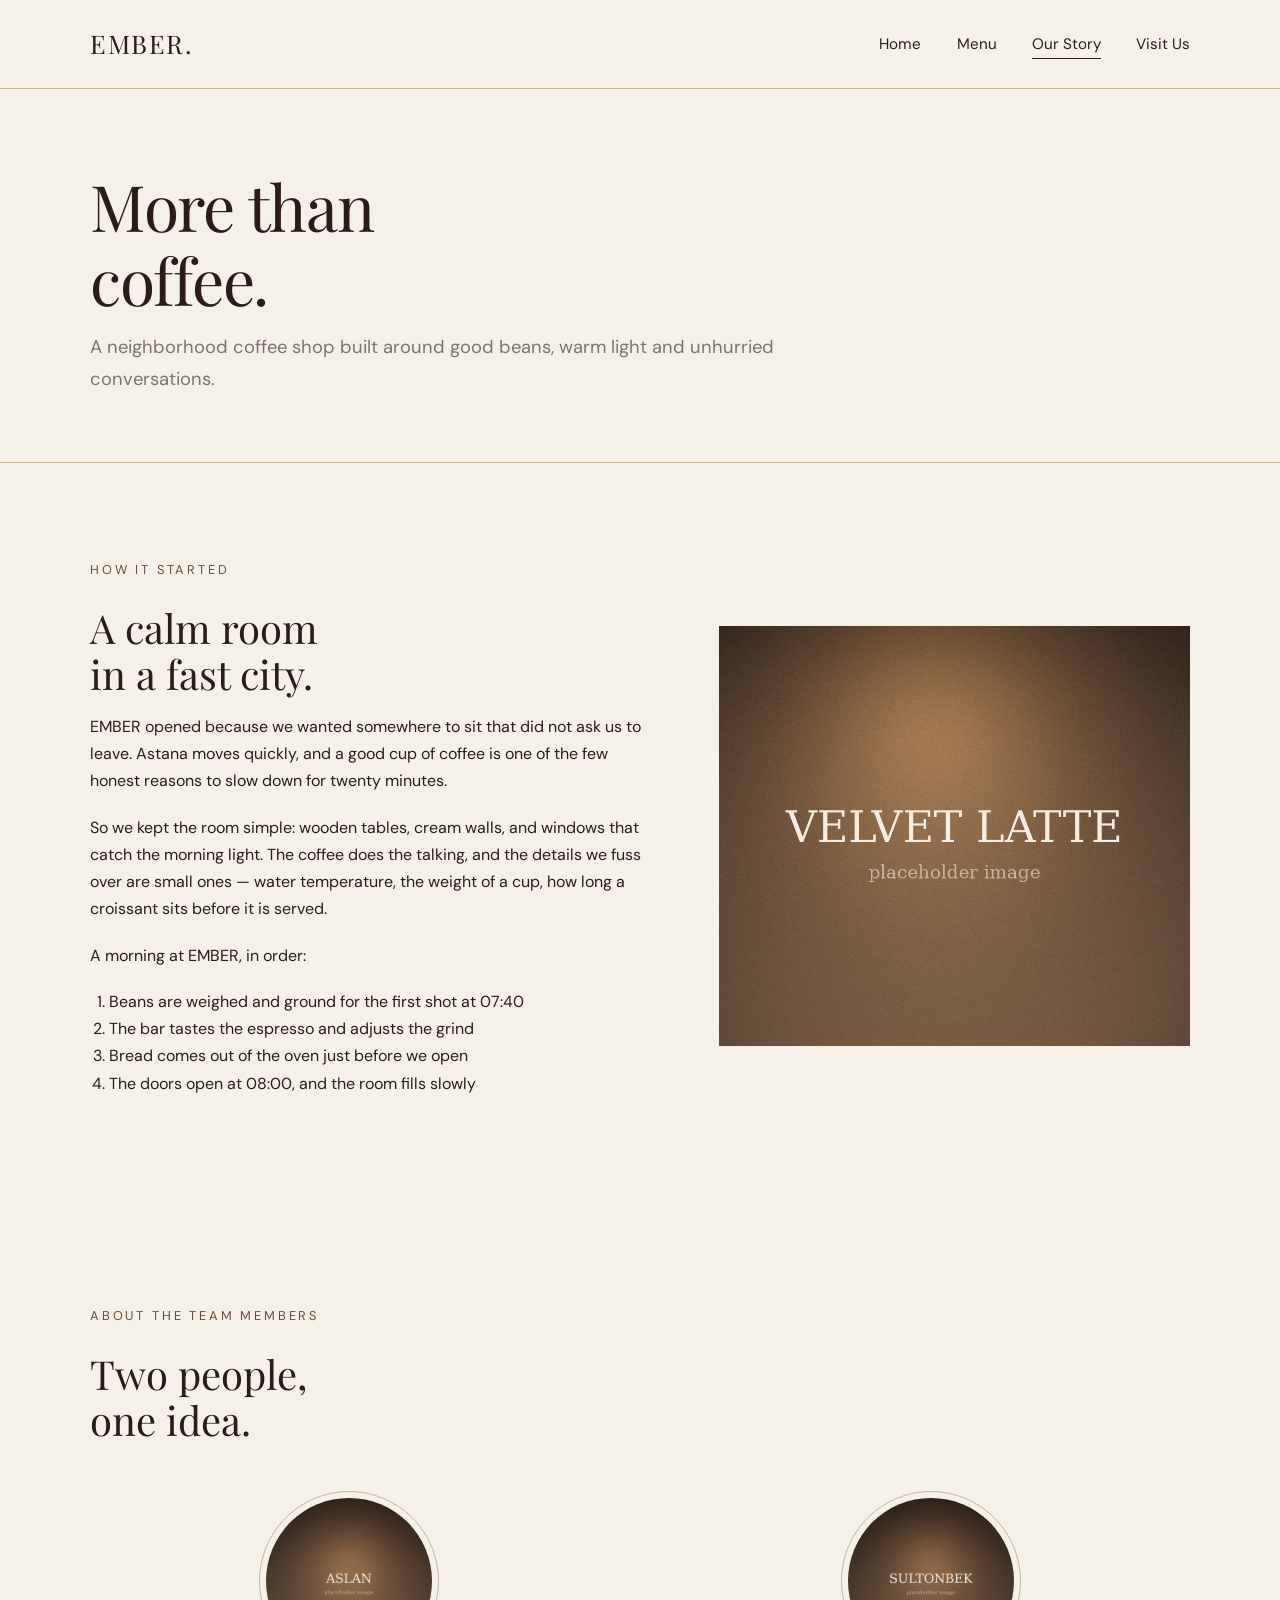
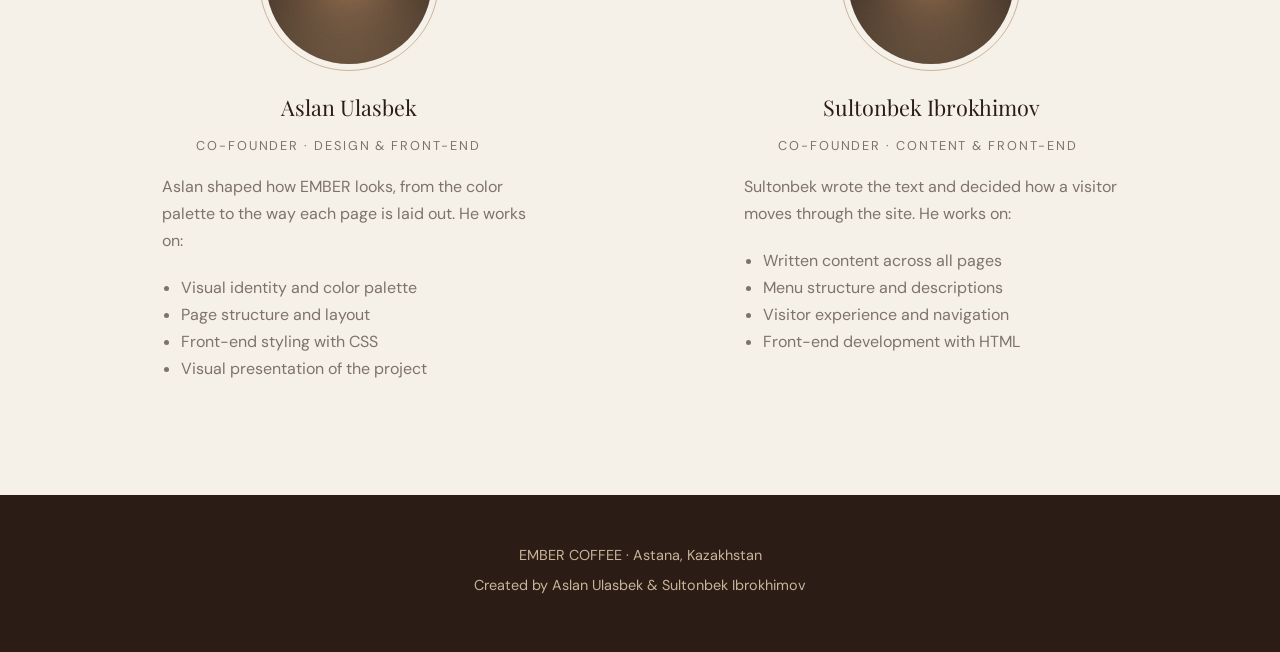
==== about.html @ 7515906d "Fix project structure" ====
<!DOCTYPE html>
<html lang="en">
<head>
    <meta charset="UTF-8">
    <meta name="viewport" content="width=device-width, initial-scale=1.0">
    <title>EMBER COFFEE | Our Story</title>
    <link rel="stylesheet" href="css/style.css">
</head>
<body>

    <header id="main-header">
        <div class="container">
            <a href="index.html" class="logo">EMBER.</a>
            <nav>
                <ul class="nav-menu">
                    <li><a href="index.html">Home</a></li>
                    <li><a href="menu.html">Menu</a></li>
                    <li><a href="about.html" class="active">Our Story</a></li>
                    <li><a href="contact.html">Visit Us</a></li>
                </ul>
            </nav>
        </div>
    </header>

    <main>

        <section class="page-header">
            <div class="container">
                <h1>More than<br>coffee.</h1>
                <p>A neighborhood coffee shop built around good beans, warm light and unhurried conversations.</p>
            </div>
        </section>

        <!-- Story -->
        <section class="section">
            <div class="container story">
                <div>
                    <p class="label">How it started</p>
                    <h2>A calm room<br>in a fast city.</h2>
                    <p>EMBER opened because we wanted somewhere to sit that did not ask us to leave. Astana moves quickly, and a good cup of coffee is one of the few honest reasons to slow down for twenty minutes.</p>
                    <p>So we kept the room simple: wooden tables, cream walls, and windows that catch the morning light. The coffee does the talking, and the details we fuss over are small ones — water temperature, the weight of a cup, how long a croissant sits before it is served.</p>

                    <p>A morning at EMBER, in order:</p>
                    <ol>
                        <li>Beans are weighed and ground for the first shot at 07:40</li>
                        <li>The bar tastes the espresso and adjusts the grind</li>
                        <li>Bread comes out of the oven just before we open</li>
                        <li>The doors open at 08:00, and the room fills slowly</li>
                    </ol>
                </div>
                <img src="images/latte.jpg" alt="Cream-colored wall and wooden table inside the EMBER coffee shop">
            </div>
        </section>

        <!-- About the team members -->
        <section class="section">
            <div class="container">
                <p class="label">About the team members</p>
                <h2>Two people,<br>one idea.</h2>

                <div class="team-grid">

                    <article class="team-member">
                        <img src="images/team-1.jpg" alt="Portrait of Aslan Ulasbek, co-founder of EMBER COFFEE" class="profile-img">
                        <h3>Aslan Ulasbek</h3>
                        <p class="team-role">Co-founder · Design &amp; Front-end</p>
                        <p>Aslan shaped how EMBER looks, from the color palette to the way each page is laid out. He works on:</p>
                        <ul>
                            <li>Visual identity and color palette</li>
                            <li>Page structure and layout</li>
                            <li>Front-end styling with CSS</li>
                            <li>Visual presentation of the project</li>
                        </ul>
                    </article>

                    <article class="team-member">
                        <img src="images/team-2.jpg" alt="Portrait of Sultonbek Ibrokhimov, co-founder of EMBER COFFEE" class="profile-img">
                        <h3>Sultonbek Ibrokhimov</h3>
                        <p class="team-role">Co-founder · Content &amp; Front-end</p>
                        <p>Sultonbek wrote the text and decided how a visitor moves through the site. He works on:</p>
                        <ul>
                            <li>Written content across all pages</li>
                            <li>Menu structure and descriptions</li>
                            <li>Visitor experience and navigation</li>
                            <li>Front-end development with HTML</li>
                        </ul>
                    </article>

                </div>
            </div>
        </section>

    </main>

    <footer>
        <div class="container">
            <p>EMBER COFFEE · Astana, Kazakhstan</p>
            <p>Created by Aslan Ulasbek &amp; Sultonbek Ibrokhimov</p>
        </div>
    </footer>

</body>
</html>
---- css/style.css ----
/* ============================================================
   EMBER COFFEE — main stylesheet
   Created by Aslan Ulasbek & Sultonbek Ibrokhimov

   Sections:
   1. Fonts & CSS variables
   2. Base element styles
   3. Header & navigation
   4. Buttons & shared helpers
   5. Home page
   6. Menu page
   7. About page
   8. Contact page (table + form)
   9. Footer
   10. Responsive (media queries)
   ============================================================ */


/* ---------- 1. Fonts & CSS variables ---------- */

@import url('https://fonts.googleapis.com/css2?family=DM+Sans:wght@400;500&family=Playfair+Display:ital,wght@0,400;0,500;1,400&display=swap');

:root {
    --espresso: #2b1d16;      /* darkest brown, used for dark sections */
    --coffee: #6b4c35;        /* medium coffee brown */
    --beige: #c9b49a;         /* muted beige, borders and small text */
    --cream: #f6f1e8;         /* warm cream, page background */
    --off-white: #fdfbf7;     /* lighter cream for cards */
    --warm-gray: #7d736b;     /* body text that should sit back a little */

    --heading-font: 'Playfair Display', Georgia, serif;
    --body-font: 'DM Sans', Arial, sans-serif;
}


/* ---------- 2. Base element styles ---------- */

* {
    box-sizing: border-box;   /* padding and border stay inside the width */
}

body {
    margin: 0;
    background-color: var(--cream);
    color: var(--espresso);
    font-family: var(--body-font);
    font-size: 1rem;
    line-height: 1.7;
}

h1, h2, h3 {
    font-family: var(--heading-font);
    font-weight: 400;
    margin: 0 0 1rem 0;
    line-height: 1.15;
}

h1 {
    font-size: 4rem;
    letter-spacing: -0.02em;
}

h2 {
    font-size: 2.5rem;
}

h3 {
    font-size: 1.35rem;
}

p {
    margin: 0 0 1.2rem 0;
    max-width: 62ch;          /* keeps lines comfortable to read */
}

a {
    color: var(--espresso);
    text-decoration: none;
}

img {
    display: block;
    max-width: 100%;
}

ul, ol {
    padding-left: 1.2rem;
}

/* A page-width wrapper reused on every page */
.container {
    width: 90%;
    max-width: 1100px;
    margin: 0 auto;
}

/* Small uppercase label above headings */
.label {
    font-size: 0.8rem;
    letter-spacing: 0.22em;
    text-transform: uppercase;
    color: var(--coffee);
    margin-bottom: 1.5rem;
}

.highlight {
    font-style: italic;
    color: var(--coffee);
}


/* ---------- 3. Header & navigation ---------- */

#main-header {
    background-color: var(--cream);
    border-bottom: 1px solid var(--beige);
    padding: 1.4rem 0;
    position: sticky;
    top: 0;
    z-index: 10;
}

#main-header .container {
    display: flex;
    align-items: center;
    justify-content: space-between;
}

.logo {
    font-family: var(--heading-font);
    font-size: 1.6rem;
    letter-spacing: 0.06em;
}

.nav-menu {
    display: flex;
    gap: 2.2rem;
    list-style: none;
    margin: 0;
    padding: 0;
}

/* descendant selector: links inside the navigation */
.nav-menu a {
    font-size: 0.95rem;
    padding-bottom: 4px;
    border-bottom: 1px solid transparent;
    transition: border-color 0.25s, color 0.25s;
}

.nav-menu a:hover {
    color: var(--coffee);
    border-bottom-color: var(--coffee);
}

.nav-menu a:focus {
    outline: 2px solid var(--coffee);
    outline-offset: 4px;
}

/* active page marker */
.nav-menu a.active {
    border-bottom-color: var(--espresso);
}


/* ---------- 4. Buttons & shared helpers ---------- */

.button {
    display: inline-block;
    padding: 0.9rem 2.2rem;
    border: 1px solid var(--cream);
    color: var(--cream);
    font-size: 0.9rem;
    letter-spacing: 0.12em;
    text-transform: uppercase;
    transition: background-color 0.3s, color 0.3s;
}

.button:hover {
    background-color: var(--cream);
    color: var(--espresso);
}

.button:focus {
    outline: 2px solid var(--beige);
    outline-offset: 4px;
}

/* dark button used on light backgrounds */
.button-dark {
    border-color: var(--espresso);
    color: var(--espresso);
}

.button-dark:hover {
    background-color: var(--espresso);
    color: var(--cream);
}

/* standard vertical rhythm for content sections */
.section {
    padding: 6rem 0;
}

/* smaller page header used on menu / about / contact */
.page-header {
    padding: 5rem 0 3rem 0;
    border-bottom: 1px solid var(--beige);
}

.page-header p {
    color: var(--warm-gray);
    font-size: 1.15rem;
}


/* ---------- 5. Home page ---------- */

.hero {
    position: relative;
    height: 88vh;
    min-height: 480px;
    display: flex;
    align-items: center;
    overflow: hidden;
}

.hero img {
    position: absolute;
    top: 0;
    left: 0;
    width: 100%;
    height: 100%;
    object-fit: cover;
}

/* dark overlay so the text stays readable on the photo */
.hero-overlay {
    position: absolute;
    top: 0;
    left: 0;
    width: 100%;
    height: 100%;
    background-color: rgba(30, 20, 15, 0.55);
}

.hero-text {
    position: relative;   /* sits above the overlay */
    color: var(--cream);
    max-width: 40rem;
}

.hero-text .label {
    color: var(--beige);
}

.hero-text h1 {
    color: var(--cream);
    margin-bottom: 1.5rem;
}

.hero-text p {
    color: var(--beige);
    font-size: 1.15rem;
    margin-bottom: 2.5rem;
}

/* two-column philosophy block */
.philosophy {
    display: grid;
    grid-template-columns: 1fr 1fr;
    gap: 4rem;
    align-items: start;
}

.philosophy ul {
    color: var(--warm-gray);
}

/* three product cards */
.card-grid {
    display: grid;
    grid-template-columns: repeat(3, 1fr);
    gap: 2.5rem;
    margin-top: 3rem;
}

.card {
    background-color: var(--off-white);
    border: 1px solid var(--beige);
    padding: 1.2rem;
    transition: transform 0.3s, box-shadow 0.3s;
}

.card:hover {
    transform: translateY(-6px);
    box-shadow: 0 12px 28px rgba(43, 29, 22, 0.12);
}

.card img {
    width: 100%;
    height: 320px;
    object-fit: cover;
    margin-bottom: 1.2rem;
}

.card-number {
    font-family: var(--heading-font);
    font-size: 0.95rem;
    color: var(--coffee);
    letter-spacing: 0.1em;
}

/* descendant selector: paragraphs inside a card */
.card p {
    color: var(--warm-gray);
    font-size: 0.95rem;
    margin-bottom: 0.5rem;
}

/* dark quote band */
.quote {
    background-color: var(--espresso);
    color: var(--cream);
    text-align: center;
    padding: 7rem 0;
}

.quote h2 {
    font-style: italic;
    max-width: 22ch;
    margin: 0 auto;
}


/* ---------- 6. Menu page ---------- */

.menu-banner {
    width: 100%;
    height: 300px;
    object-fit: cover;
    margin-bottom: 4rem;
}

.menu-group {
    margin-bottom: 4rem;
}

.menu-group h2 {
    font-size: 1.6rem;
    padding-bottom: 0.8rem;
    border-bottom: 1px solid var(--beige);
}

.menu-item {
    display: flex;
    justify-content: space-between;
    align-items: baseline;
    gap: 2rem;
    padding: 1.4rem 0;
    border-bottom: 1px solid rgba(201, 180, 154, 0.45);
}

.menu-item h3 {
    margin: 0 0 0.3rem 0;
}

.menu-item p {
    margin: 0;
    color: var(--warm-gray);
    font-size: 0.95rem;
}

.menu-price {
    font-family: var(--heading-font);
    font-size: 1.15rem;
    white-space: nowrap;   /* the price never breaks onto two lines */
}


/* ---------- 7. About page ---------- */

.story {
    display: grid;
    grid-template-columns: 1.2fr 1fr;
    gap: 4rem;
    align-items: center;
}

.story img {
    width: 100%;
    height: 420px;
    object-fit: cover;
}

.team-grid {
    display: grid;
    grid-template-columns: 1fr 1fr;
    gap: 4rem;
    margin-top: 3rem;
}

.team-member {
    text-align: center;
}

/* circular profile photo */
.profile-img {
    width: 180px;
    height: 180px;
    border-radius: 50%;
    object-fit: cover;
    margin: 0 auto 1.5rem auto;
    border: 1px solid var(--beige);
    padding: 6px;
}

.team-role {
    font-size: 0.8rem;
    letter-spacing: 0.15em;
    text-transform: uppercase;
    color: var(--coffee);
    margin-bottom: 1rem;
}

.team-member p,
.team-member ul {
    text-align: left;
    color: var(--warm-gray);
    margin-left: auto;
    margin-right: auto;
    max-width: 34ch;
}


/* ---------- 8. Contact page (table + form) ---------- */

.contact-grid {
    display: grid;
    grid-template-columns: 1fr 1.3fr;
    gap: 4rem;
    align-items: start;
}

.contact-info p {
    margin-bottom: 0.4rem;
}

.contact-info h3 {
    margin-top: 3rem;
}

.contact-info .detail-label {
    font-size: 0.8rem;
    letter-spacing: 0.15em;
    text-transform: uppercase;
    color: var(--coffee);
    margin-top: 1.5rem;
    margin-bottom: 0.2rem;
}

/* opening hours table */
table {
    width: 100%;
    border-collapse: collapse;
    margin-top: 1.5rem;
    background-color: var(--off-white);
}

table th {
    background-color: var(--espresso);
    color: var(--cream);
    font-family: var(--body-font);
    font-weight: 500;
    font-size: 0.8rem;
    letter-spacing: 0.12em;
    text-transform: uppercase;
    padding: 1rem;
    text-align: left;
}

/* descendant selector: data cells inside a table */
table td {
    padding: 1rem;
    border-bottom: 1px solid var(--beige);
}

table tr:hover td {
    background-color: rgba(201, 180, 154, 0.18);
}

/* contact form */
#contact-form {
    background-color: var(--off-white);
    border: 1px solid var(--beige);
    padding: 2.5rem;
}

#contact-form label {
    display: block;
    font-size: 0.8rem;
    letter-spacing: 0.12em;
    text-transform: uppercase;
    color: var(--coffee);
    margin-bottom: 0.5rem;
}

.form-row {
    margin-bottom: 1.5rem;
}

#contact-form input,
#contact-form select,
#contact-form textarea {
    width: 100%;
    padding: 0.8rem;
    border: 1px solid var(--beige);
    background-color: var(--cream);
    font-family: var(--body-font);
    font-size: 1rem;
    color: var(--espresso);
}

#contact-form input:focus,
#contact-form select:focus,
#contact-form textarea:focus {
    outline: none;
    border-color: var(--coffee);
    background-color: var(--off-white);
}

#contact-form input[type="color"] {
    height: 48px;
    padding: 4px;
}

#contact-form textarea {
    min-height: 140px;
    resize: vertical;
}

#contact-form button {
    padding: 0.9rem 2.5rem;
    border: 1px solid var(--espresso);
    background-color: var(--espresso);
    color: var(--cream);
    font-family: var(--body-font);
    font-size: 0.9rem;
    letter-spacing: 0.12em;
    text-transform: uppercase;
    cursor: pointer;
    transition: background-color 0.3s, color 0.3s;
}

#contact-form button:hover {
    background-color: transparent;
    color: var(--espresso);
}


/* ---------- 9. Footer ---------- */

footer {
    background-color: var(--espresso);
    color: var(--beige);
    padding: 3rem 0;
    text-align: center;
}

footer p {
    max-width: 100%;
    margin: 0 0 0.4rem 0;
    font-size: 0.9rem;
}

footer a {
    color: var(--cream);
    border-bottom: 1px solid transparent;
}

footer a:hover {
    border-bottom-color: var(--cream);
}


/* ---------- 10. Responsive (media queries) ---------- */

@media (max-width: 800px) {

    h1 {
        font-size: 2.6rem;
    }

    h2 {
        font-size: 1.9rem;
    }

    #main-header .container {
        flex-direction: column;
        gap: 1rem;
    }

    .nav-menu {
        gap: 1.4rem;
        flex-wrap: wrap;
        justify-content: center;
    }

    .hero {
        height: auto;
        padding: 5rem 0;
    }

    .section {
        padding: 3.5rem 0;
    }

    /* every multi-column layout becomes a single column */
    .philosophy,
    .card-grid,
    .story,
    .team-grid,
    .contact-grid {
        grid-template-columns: 1fr;
        gap: 2.5rem;
    }

    .menu-item {
        flex-direction: column;
        gap: 0.4rem;
    }

    #contact-form {
        padding: 1.5rem;
    }
}
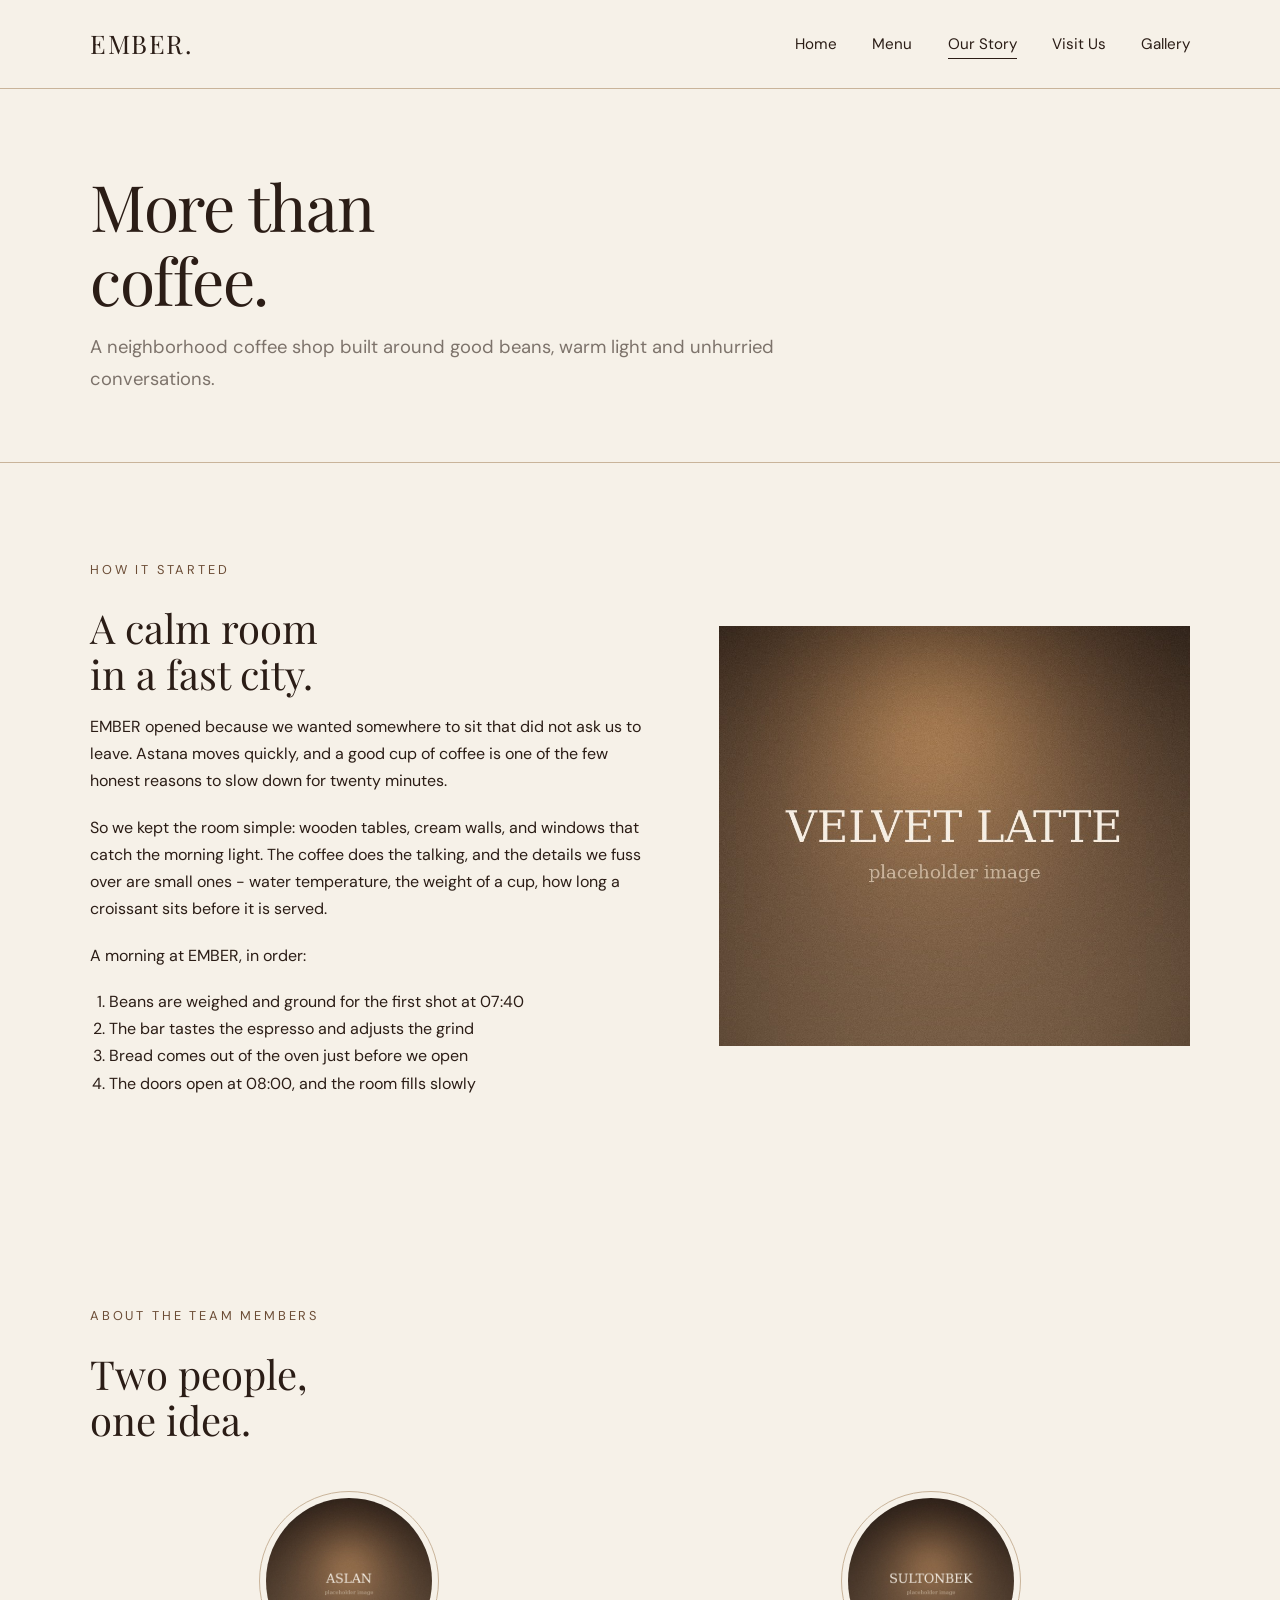
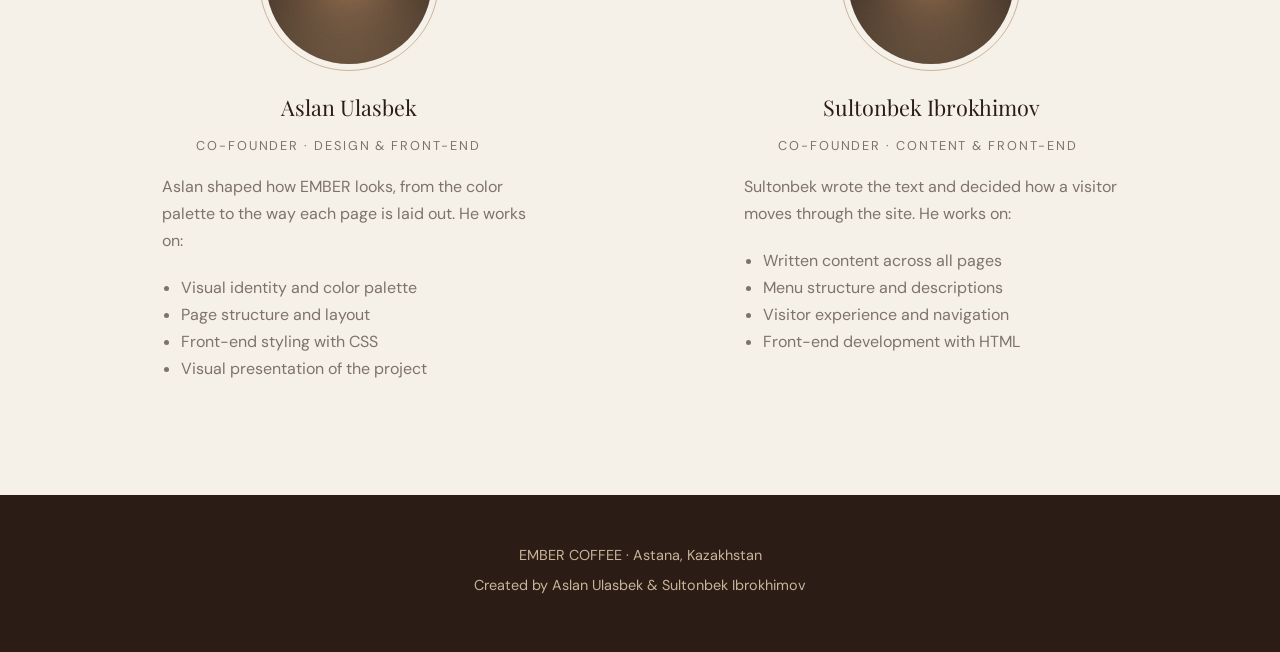
==== commit fd062d92: "Update navigation for Assignment 2" ====
--- a/about.html
+++ b/about.html
@@ -6,98 +6,188 @@
     <title>EMBER COFFEE | Our Story</title>
     <link rel="stylesheet" href="css/style.css">
 </head>
+
 <body>
 
-    <header id="main-header">
+<header id="main-header">
+    <div class="container">
+        <a href="index.html" class="logo">EMBER.</a>
+
+        <nav>
+            <ul class="nav-menu">
+                <li><a href="index.html">Home</a></li>
+                <li><a href="menu.html">Menu</a></li>
+                <li><a href="about.html" class="active">Our Story</a></li>
+                <li><a href="contact.html">Visit Us</a></li>
+                <li><a href="gallery.html">Gallery</a></li>
+            </ul>
+        </nav>
+    </div>
+</header>
+
+
+<main>
+
+    <section class="page-header">
         <div class="container">
-            <a href="index.html" class="logo">EMBER.</a>
-            <nav>
-                <ul class="nav-menu">
-                    <li><a href="index.html">Home</a></li>
-                    <li><a href="menu.html">Menu</a></li>
-                    <li><a href="about.html" class="active">Our Story</a></li>
-                    <li><a href="contact.html">Visit Us</a></li>
-                </ul>
-            </nav>
+            <h1>More than<br>coffee.</h1>
+            <p>
+                A neighborhood coffee shop built around good beans,
+                warm light and unhurried conversations.
+            </p>
         </div>
-    </header>
+    </section>
 
-    <main>
 
-        <section class="page-header">
-            <div class="container">
-                <h1>More than<br>coffee.</h1>
-                <p>A neighborhood coffee shop built around good beans, warm light and unhurried conversations.</p>
+    <!-- Story -->
+    <section class="section">
+        <div class="container story">
+
+            <div>
+                <p class="label">How it started</p>
+
+                <h2>A calm room<br>in a fast city.</h2>
+
+                <p>
+                    EMBER opened because we wanted somewhere to sit
+                    that did not ask us to leave. Astana moves quickly,
+                    and a good cup of coffee is one of the few honest
+                    reasons to slow down for twenty minutes.
+                </p>
+
+                <p>
+                    So we kept the room simple: wooden tables, cream
+                    walls, and windows that catch the morning light.
+                    The coffee does the talking, and the details we
+                    fuss over are small ones - water temperature,
+                    the weight of a cup, how long a croissant sits
+                    before it is served.
+                </p>
+
+                <p>A morning at EMBER, in order:</p>
+
+                <ol>
+                    <li>
+                        Beans are weighed and ground for the first
+                        shot at 07:40
+                    </li>
+                    <li>
+                        The bar tastes the espresso and adjusts
+                        the grind
+                    </li>
+                    <li>
+                        Bread comes out of the oven just before
+                        we open
+                    </li>
+                    <li>
+                        The doors open at 08:00, and the room fills
+                        slowly
+                    </li>
+                </ol>
             </div>
-        </section>
 
-        <!-- Story -->
-        <section class="section">
-            <div class="container story">
-                <div>
-                    <p class="label">How it started</p>
-                    <h2>A calm room<br>in a fast city.</h2>
-                    <p>EMBER opened because we wanted somewhere to sit that did not ask us to leave. Astana moves quickly, and a good cup of coffee is one of the few honest reasons to slow down for twenty minutes.</p>
-                    <p>So we kept the room simple: wooden tables, cream walls, and windows that catch the morning light. The coffee does the talking, and the details we fuss over are small ones — water temperature, the weight of a cup, how long a croissant sits before it is served.</p>
+            <img
+                    src="images/latte.jpg"
+                    alt="Cream-colored wall and wooden table inside the EMBER coffee shop"
+            >
 
-                    <p>A morning at EMBER, in order:</p>
-                    <ol>
-                        <li>Beans are weighed and ground for the first shot at 07:40</li>
-                        <li>The bar tastes the espresso and adjusts the grind</li>
-                        <li>Bread comes out of the oven just before we open</li>
-                        <li>The doors open at 08:00, and the room fills slowly</li>
-                    </ol>
-                </div>
-                <img src="images/latte.jpg" alt="Cream-colored wall and wooden table inside the EMBER coffee shop">
+        </div>
+    </section>
+
+
+    <!-- About the team members -->
+    <section class="section">
+
+        <div class="container">
+
+            <p class="label">About the team members</p>
+
+            <h2>Two people,<br>one idea.</h2>
+
+            <div class="team-grid">
+
+                <article class="team-member">
+
+                    <img
+                            src="images/team-1.jpg"
+                            alt="Portrait of Aslan Ulasbek, co-founder of EMBER COFFEE"
+                            class="profile-img"
+                    >
+
+                    <h3>Aslan Ulasbek</h3>
+
+                    <p class="team-role">
+                        Co-founder · Design &amp; Front-end
+                    </p>
+
+                    <p>
+                        Aslan shaped how EMBER looks, from the color
+                        palette to the way each page is laid out.
+                        He works on:
+                    </p>
+
+                    <ul>
+                        <li>Visual identity and color palette</li>
+                        <li>Page structure and layout</li>
+                        <li>Front-end styling with CSS</li>
+                        <li>Visual presentation of the project</li>
+                    </ul>
+
+                </article>
+
+
+                <article class="team-member">
+
+                    <img
+                            src="images/team-2.jpg"
+                            alt="Portrait of Sultonbek Ibrokhimov, co-founder of EMBER COFFEE"
+                            class="profile-img"
+                    >
+
+                    <h3>Sultonbek Ibrokhimov</h3>
+
+                    <p class="team-role">
+                        Co-founder · Content &amp; Front-end
+                    </p>
+
+                    <p>
+                        Sultonbek wrote the text and decided how
+                        a visitor moves through the site. He works on:
+                    </p>
+
+                    <ul>
+                        <li>Written content across all pages</li>
+                        <li>Menu structure and descriptions</li>
+                        <li>Visitor experience and navigation</li>
+                        <li>Front-end development with HTML</li>
+                    </ul>
+
+                </article>
+
             </div>
-        </section>
 
-        <!-- About the team members -->
-        <section class="section">
-            <div class="container">
-                <p class="label">About the team members</p>
-                <h2>Two people,<br>one idea.</h2>
+        </div>
 
-                <div class="team-grid">
+    </section>
 
-                    <article class="team-member">
-                        <img src="images/team-1.jpg" alt="Portrait of Aslan Ulasbek, co-founder of EMBER COFFEE" class="profile-img">
-                        <h3>Aslan Ulasbek</h3>
-                        <p class="team-role">Co-founder · Design &amp; Front-end</p>
-                        <p>Aslan shaped how EMBER looks, from the color palette to the way each page is laid out. He works on:</p>
-                        <ul>
-                            <li>Visual identity and color palette</li>
-                            <li>Page structure and layout</li>
-                            <li>Front-end styling with CSS</li>
-                            <li>Visual presentation of the project</li>
-                        </ul>
-                    </article>
+</main>
 
-                    <article class="team-member">
-                        <img src="images/team-2.jpg" alt="Portrait of Sultonbek Ibrokhimov, co-founder of EMBER COFFEE" class="profile-img">
-                        <h3>Sultonbek Ibrokhimov</h3>
-                        <p class="team-role">Co-founder · Content &amp; Front-end</p>
-                        <p>Sultonbek wrote the text and decided how a visitor moves through the site. He works on:</p>
-                        <ul>
-                            <li>Written content across all pages</li>
-                            <li>Menu structure and descriptions</li>
-                            <li>Visitor experience and navigation</li>
-                            <li>Front-end development with HTML</li>
-                        </ul>
-                    </article>
 
-                </div>
-            </div>
-        </section>
+<footer>
 
-    </main>
+    <div class="container">
 
-    <footer>
-        <div class="container">
-            <p>EMBER COFFEE · Astana, Kazakhstan</p>
-            <p>Created by Aslan Ulasbek &amp; Sultonbek Ibrokhimov</p>
-        </div>
-    </footer>
+        <p>
+            EMBER COFFEE · Astana, Kazakhstan
+        </p>
+
+        <p>
+            Created by Aslan Ulasbek &amp; Sultonbek Ibrokhimov
+        </p>
+
+    </div>
+
+</footer>
 
 </body>
-</html>
+</html>
--- a/css/style.css
+++ b/css/style.css
@@ -11,8 +11,10 @@
    6. Menu page
    7. About page
    8. Contact page (table + form)
-   9. Footer
-   10. Responsive (media queries)
+   9. Gallery page
+   10. Page layout with CSS Grid
+   11. Footer
+   12. Responsive (media queries)
    ============================================================ */
 
 
@@ -21,12 +23,12 @@
 @import url('https://fonts.googleapis.com/css2?family=DM+Sans:wght@400;500&family=Playfair+Display:ital,wght@0,400;0,500;1,400&display=swap');
 
 :root {
-    --espresso: #2b1d16;      /* darkest brown, used for dark sections */
-    --coffee: #6b4c35;        /* medium coffee brown */
-    --beige: #c9b49a;         /* muted beige, borders and small text */
-    --cream: #f6f1e8;         /* warm cream, page background */
-    --off-white: #fdfbf7;     /* lighter cream for cards */
-    --warm-gray: #7d736b;     /* body text that should sit back a little */
+    --espresso: #2b1d16;
+    --coffee: #6b4c35;
+    --beige: #c9b49a;
+    --cream: #f6f1e8;
+    --off-white: #fdfbf7;
+    --warm-gray: #7d736b;
 
     --heading-font: 'Playfair Display', Georgia, serif;
     --body-font: 'DM Sans', Arial, sans-serif;
@@ -36,7 +38,7 @@
 /* ---------- 2. Base element styles ---------- */
 
 * {
-    box-sizing: border-box;   /* padding and border stay inside the width */
+    box-sizing: border-box;
 }
 
 body {
@@ -48,7 +50,9 @@
     line-height: 1.7;
 }
 
-h1, h2, h3 {
+h1,
+h2,
+h3 {
     font-family: var(--heading-font);
     font-weight: 400;
     margin: 0 0 1rem 0;
@@ -70,7 +74,7 @@
 
 p {
     margin: 0 0 1.2rem 0;
-    max-width: 62ch;          /* keeps lines comfortable to read */
+    max-width: 62ch;
 }
 
 a {
@@ -83,18 +87,23 @@
     max-width: 100%;
 }
 
-ul, ol {
+ul,
+ol {
     padding-left: 1.2rem;
 }
 
+
 /* A page-width wrapper reused on every page */
+
 .container {
     width: 90%;
     max-width: 1100px;
     margin: 0 auto;
 }
 
+
 /* Small uppercase label above headings */
+
 .label {
     font-size: 0.8rem;
     letter-spacing: 0.22em;
@@ -140,7 +149,9 @@
     padding: 0;
 }
 
+
 /* descendant selector: links inside the navigation */
+
 .nav-menu a {
     font-size: 0.95rem;
     padding-bottom: 4px;
@@ -158,7 +169,9 @@
     outline-offset: 4px;
 }
 
+
 /* active page marker */
+
 .nav-menu a.active {
     border-bottom-color: var(--espresso);
 }
@@ -187,7 +200,9 @@
     outline-offset: 4px;
 }
 
+
 /* dark button used on light backgrounds */
+
 .button-dark {
     border-color: var(--espresso);
     color: var(--espresso);
@@ -198,12 +213,16 @@
     color: var(--cream);
 }
 
+
 /* standard vertical rhythm for content sections */
+
 .section {
     padding: 6rem 0;
 }
 
+
 /* smaller page header used on menu / about / contact */
+
 .page-header {
     padding: 5rem 0 3rem 0;
     border-bottom: 1px solid var(--beige);
@@ -235,7 +254,9 @@
     object-fit: cover;
 }
 
+
 /* dark overlay so the text stays readable on the photo */
+
 .hero-overlay {
     position: absolute;
     top: 0;
@@ -246,7 +267,7 @@
 }
 
 .hero-text {
-    position: relative;   /* sits above the overlay */
+    position: relative;
     color: var(--cream);
     max-width: 40rem;
 }
@@ -266,7 +287,9 @@
     margin-bottom: 2.5rem;
 }
 
+
 /* two-column philosophy block */
+
 .philosophy {
     display: grid;
     grid-template-columns: 1fr 1fr;
@@ -278,15 +301,19 @@
     color: var(--warm-gray);
 }
 
+
 /* three product cards */
+
 .card-grid {
-    display: grid;
-    grid-template-columns: repeat(3, 1fr);
+    display: flex;
     gap: 2.5rem;
     margin-top: 3rem;
 }
 
 .card {
+    flex: 1;
+    display: flex;
+    flex-direction: column;
     background-color: var(--off-white);
     border: 1px solid var(--beige);
     padding: 1.2rem;
@@ -312,14 +339,26 @@
     letter-spacing: 0.1em;
 }
 
+
 /* descendant selector: paragraphs inside a card */
+
 .card p {
     color: var(--warm-gray);
     font-size: 0.95rem;
     margin-bottom: 0.5rem;
 }
 
+
+/* button stays at the bottom of each card */
+
+.card .button {
+    margin-top: auto;
+    align-self: flex-start;
+}
+
+
 /* dark quote band */
+
 .quote {
     background-color: var(--espresso);
     color: var(--cream);
@@ -375,7 +414,7 @@
 .menu-price {
     font-family: var(--heading-font);
     font-size: 1.15rem;
-    white-space: nowrap;   /* the price never breaks onto two lines */
+    white-space: nowrap;
 }
 
 
@@ -405,7 +444,9 @@
     text-align: center;
 }
 
+
 /* circular profile photo */
+
 .profile-img {
     width: 180px;
     height: 180px;
@@ -460,7 +501,9 @@
     margin-bottom: 0.2rem;
 }
 
+
 /* opening hours table */
+
 table {
     width: 100%;
     border-collapse: collapse;
@@ -480,7 +523,9 @@
     text-align: left;
 }
 
+
 /* descendant selector: data cells inside a table */
+
 table td {
     padding: 1rem;
     border-bottom: 1px solid var(--beige);
@@ -490,7 +535,9 @@
     background-color: rgba(201, 180, 154, 0.18);
 }
 
+
 /* contact form */
+
 #contact-form {
     background-color: var(--off-white);
     border: 1px solid var(--beige);
@@ -559,7 +606,146 @@
 }
 
 
-/* ---------- 9. Footer ---------- */
+/* ---------- 9. Gallery page ---------- */
+
+
+/* Gallery page layout uses CSS Grid */
+
+.page-layout {
+    min-height: 100vh;
+    display: grid;
+    grid-template-columns: 230px 1fr;
+    grid-template-rows: auto 1fr auto;
+    grid-template-areas:
+        "header header"
+        "sidebar main"
+        "footer footer";
+}
+
+
+/* Assign page elements to grid areas */
+
+.page-layout > header {
+    grid-area: header;
+}
+
+.page-layout > aside {
+    grid-area: sidebar;
+}
+
+.page-layout > main {
+    grid-area: main;
+}
+
+.page-layout > footer {
+    grid-area: footer;
+}
+
+
+/* Gallery sidebar */
+
+.gallery-sidebar {
+    background-color: var(--off-white);
+    border-right: 1px solid var(--beige);
+    padding: 4rem 0;
+}
+
+.gallery-sidebar .container {
+    width: 80%;
+}
+
+.gallery-sidebar h3 {
+    font-size: 1.8rem;
+}
+
+.gallery-sidebar p {
+    color: var(--warm-gray);
+    font-size: 0.95rem;
+}
+
+
+/* Gallery main area */
+
+.gallery-main {
+    min-width: 0;
+}
+
+
+/* Gallery itself uses CSS Grid */
+
+.gallery {
+    display: grid;
+    grid-template-columns: repeat(3, 1fr);
+    gap: 1.2rem;
+    margin-top: 3rem;
+}
+
+
+/* Individual gallery item */
+
+.gallery-item {
+    position: relative;
+    overflow: hidden;
+    background-color: var(--off-white);
+    border: 1px solid var(--beige);
+}
+
+
+/* Equal image sizes */
+
+.gallery-item img {
+    width: 100%;
+    height: 250px;
+    object-fit: cover;
+    transition: transform 0.4s;
+}
+
+
+/* Caption overlay */
+
+.gallery-caption {
+    position: absolute;
+    left: 0;
+    right: 0;
+    bottom: 0;
+    padding: 1.2rem;
+    background-color: rgba(43, 29, 22, 0.82);
+    color: var(--cream);
+    opacity: 0;
+    transform: translateY(10px);
+    transition: opacity 0.3s, transform 0.3s;
+}
+
+.gallery-caption h3 {
+    margin: 0;
+    color: var(--cream);
+    font-size: 1.2rem;
+}
+
+
+/* Hover effect */
+
+.gallery-item:hover img {
+    transform: scale(1.05);
+}
+
+.gallery-item:hover .gallery-caption {
+    opacity: 1;
+    transform: translateY(0);
+}
+
+
+/* ---------- 10. Page layout with CSS Grid ---------- */
+
+
+/* Extra layout styling for the gallery page */
+
+.page-layout .gallery-main .section {
+    min-height: 100%;
+}
+
+
+/* ---------- 11. Footer ---------- */
 
 footer {
     background-color: var(--espresso);
@@ -584,7 +770,17 @@
 }
 
 
-/* ---------- 10. Responsive (media queries) ---------- */
+/* ---------- 12. Responsive (media queries) ---------- */
+
+@media (max-width: 1000px) {
+
+    /* Gallery changes from 3 columns to 2 */
+
+    .gallery {
+        grid-template-columns: repeat(2, 1fr);
+    }
+}
+
 
 @media (max-width: 800px) {
 
@@ -595,6 +791,9 @@
     h2 {
         font-size: 1.9rem;
     }
+
+
+    /* Navigation becomes vertical */
 
     #main-header .container {
         flex-direction: column;
@@ -607,6 +806,7 @@
         justify-content: center;
     }
 
+
     .hero {
         height: auto;
         padding: 5rem 0;
@@ -616,9 +816,10 @@
         padding: 3.5rem 0;
     }
 
-    /* every multi-column layout becomes a single column */
+
+    /* Grid layouts become a single column */
+
     .philosophy,
-    .card-grid,
     .story,
     .team-grid,
     .contact-grid {
@@ -626,12 +827,60 @@
         gap: 2.5rem;
     }
 
+
+    /* Flexbox cards become a vertical column */
+
+    .card-grid {
+        flex-direction: column;
+        gap: 2.5rem;
+    }
+
+
     .menu-item {
         flex-direction: column;
         gap: 0.4rem;
     }
 
+
     #contact-form {
         padding: 1.5rem;
     }
-}
+
+
+    /* Page layout becomes vertical */
+
+    .page-layout {
+        grid-template-columns: 1fr;
+        grid-template-rows: auto auto 1fr auto;
+        grid-template-areas:
+            "header"
+            "sidebar"
+            "main"
+            "footer";
+    }
+
+
+    .gallery-sidebar {
+        border-right: none;
+        border-bottom: 1px solid var(--beige);
+        padding: 2.5rem 0;
+    }
+
+    .gallery-sidebar .container {
+        width: 90%;
+    }
+}
+
+
+@media (max-width: 600px) {
+
+    /* Gallery becomes one column on mobile */
+
+    .gallery {
+        grid-template-columns: 1fr;
+    }
+
+    .gallery-item img {
+        height: 280px;
+    }
+}
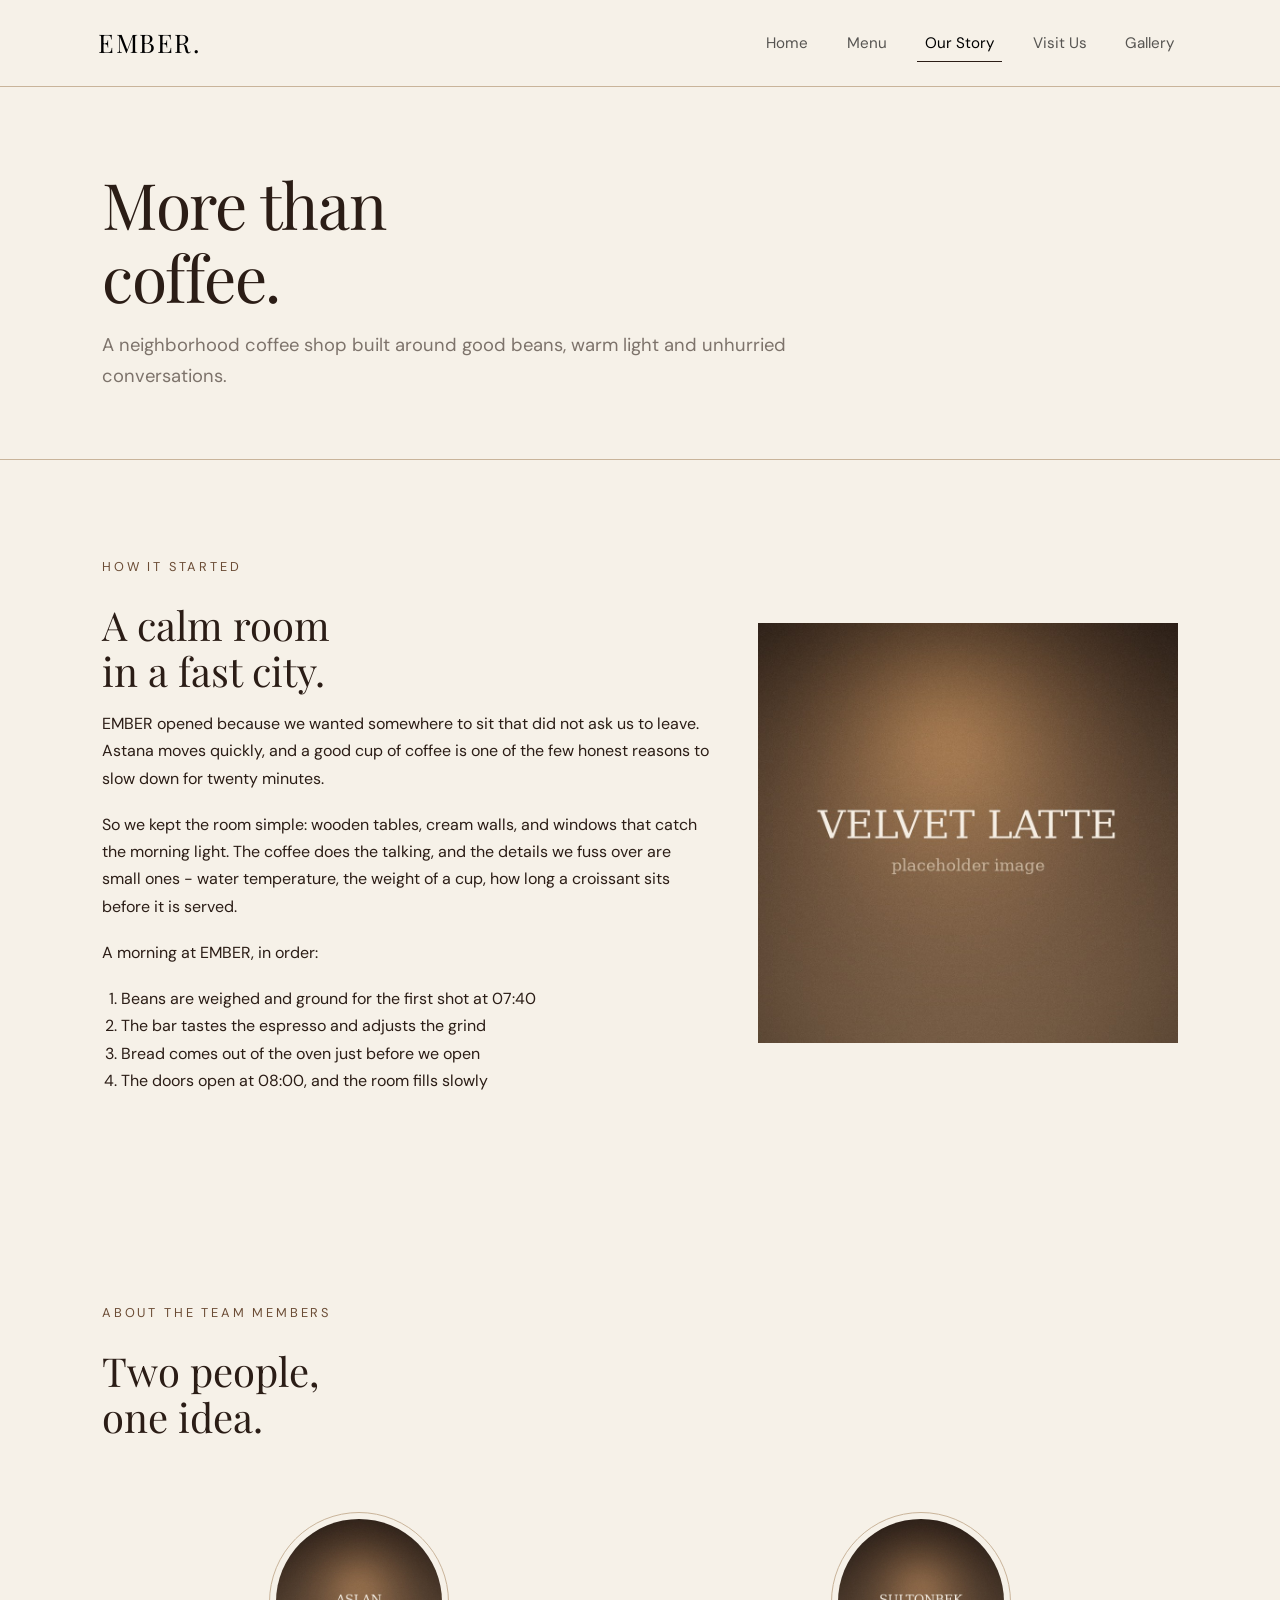
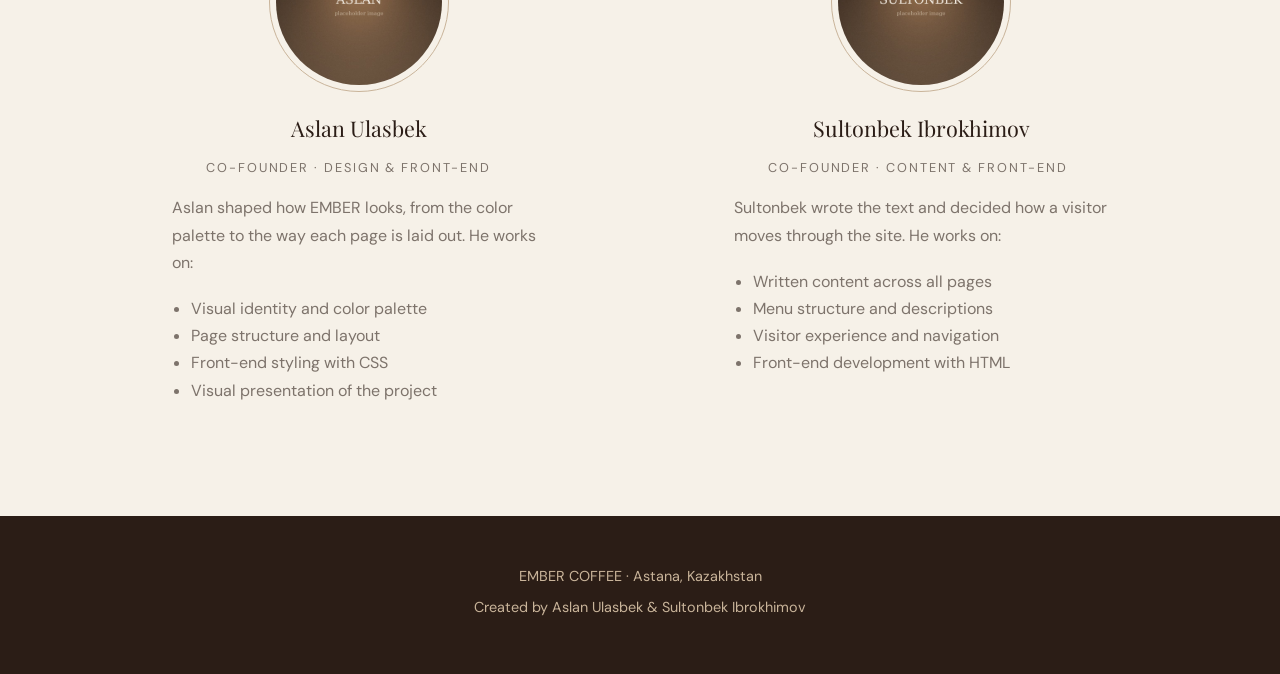
==== commit 69a554dd: "Complete Assignment 3 Bootstrap and responsive design" ====
--- a/about.html
+++ b/about.html
@@ -4,25 +4,32 @@
     <meta charset="UTF-8">
     <meta name="viewport" content="width=device-width, initial-scale=1.0">
     <title>EMBER COFFEE | Our Story</title>
+    <link href="https://cdn.jsdelivr.net/npm/bootstrap@5.3.3/dist/css/bootstrap.min.css" rel="stylesheet" integrity="sha384-QWTKZyjpPEjISv5WaRU9OFeRpok6YctnYmDr5pNlyT2bRjXh0JMhjY6hW+ALEwIH" crossorigin="anonymous">
     <link rel="stylesheet" href="css/style.css">
 </head>
 
 <body>
 
 <header id="main-header">
-    <div class="container">
-        <a href="index.html" class="logo">EMBER.</a>
-
-        <nav>
-            <ul class="nav-menu">
-                <li><a href="index.html">Home</a></li>
-                <li><a href="menu.html">Menu</a></li>
-                <li><a href="about.html" class="active">Our Story</a></li>
-                <li><a href="contact.html">Visit Us</a></li>
-                <li><a href="gallery.html">Gallery</a></li>
-            </ul>
-        </nav>
-    </div>
+    <nav class="navbar navbar-expand-lg py-3" aria-label="Main navigation">
+        <div class="container px-sm-2">
+            <a href="index.html" class="navbar-brand logo">EMBER.</a>
+            <button class="navbar-toggler" type="button" data-bs-toggle="collapse"
+                    data-bs-target="#primary-navigation" aria-controls="primary-navigation"
+                    aria-expanded="false" aria-label="Toggle navigation">
+                <span class="navbar-toggler-icon"></span>
+            </button>
+            <div class="collapse navbar-collapse" id="primary-navigation">
+                <ul class="navbar-nav ms-auto nav-menu">
+                    <li class="nav-item"><a href="index.html" class="nav-link">Home</a></li>
+                    <li class="nav-item"><a href="menu.html" class="nav-link">Menu</a></li>
+                    <li class="nav-item"><a href="about.html" class="nav-link active" aria-current="page">Our Story</a></li>
+                    <li class="nav-item"><a href="contact.html" class="nav-link">Visit Us</a></li>
+                    <li class="nav-item"><a href="gallery.html" class="nav-link">Gallery</a></li>
+                </ul>
+            </div>
+        </div>
+    </nav>
 </header>
 
 
@@ -41,9 +48,10 @@
 
     <!-- Story -->
     <section class="section">
-        <div class="container story">
-
-            <div>
+        <div class="container">
+        <div class="row g-5 align-items-center">
+
+            <div class="col-12 col-lg-7">
                 <p class="label">How it started</p>
 
                 <h2>A calm room<br>in a fast city.</h2>
@@ -86,11 +94,14 @@
                 </ol>
             </div>
 
+            <div class="col-12 col-lg-5">
             <img
                     src="images/latte.jpg"
                     alt="Cream-colored wall and wooden table inside the EMBER coffee shop"
+                    class="img-fluid story-image"
             >
-
+            </div>
+        </div>
         </div>
     </section>
 
@@ -104,9 +115,9 @@
 
             <h2>Two people,<br>one idea.</h2>
 
-            <div class="team-grid">
-
-                <article class="team-member">
+            <div class="team-grid row g-5 mt-4">
+
+                <article class="team-member col-12 col-md-6">
 
                     <img
                             src="images/team-1.jpg"
@@ -136,7 +147,7 @@
                 </article>
 
 
-                <article class="team-member">
+                <article class="team-member col-12 col-md-6">
 
                     <img
                             src="images/team-2.jpg"
@@ -189,5 +200,6 @@
 
 </footer>
 
+<script src="https://cdn.jsdelivr.net/npm/bootstrap@5.3.3/dist/js/bootstrap.bundle.min.js" integrity="sha384-YvpcrYf0tY3lHB60NNkmXc5s9fDVZLESaAA55NDzOxhy9GkcIdslK1eN7N6jIeHz" crossorigin="anonymous"></script>
 </body>
 </html>
--- a/css/style.css
+++ b/css/style.css
@@ -123,16 +123,10 @@
 #main-header {
     background-color: var(--cream);
     border-bottom: 1px solid var(--beige);
-    padding: 1.4rem 0;
+    padding: 0;
     position: sticky;
     top: 0;
     z-index: 10;
-}
-
-#main-header .container {
-    display: flex;
-    align-items: center;
-    justify-content: space-between;
 }
 
 .logo {
@@ -142,11 +136,7 @@
 }
 
 .nav-menu {
-    display: flex;
-    gap: 2.2rem;
-    list-style: none;
-    margin: 0;
-    padding: 0;
+    gap: 0.5rem 1.4rem;
 }
 
 
@@ -181,15 +171,18 @@
 
 .button {
     display: inline-block;
-    padding: 0.9rem 2.2rem;
     border: 1px solid var(--cream);
     color: var(--cream);
-    font-size: 0.9rem;
     letter-spacing: 0.12em;
     text-transform: uppercase;
     transition: background-color 0.3s, color 0.3s;
 }
 
+.button:not(.btn-sm):not(.btn-lg) {
+    padding: 0.9rem 2.2rem;
+    font-size: 0.9rem;
+}
+
 .button:hover {
     background-color: var(--cream);
     color: var(--espresso);
@@ -211,6 +204,36 @@
 .button-dark:hover {
     background-color: var(--espresso);
     color: var(--cream);
+}
+
+.btn-primary {
+    --bs-btn-color: var(--cream);
+    --bs-btn-bg: var(--espresso);
+    --bs-btn-border-color: var(--espresso);
+    --bs-btn-hover-color: var(--espresso);
+    --bs-btn-hover-bg: var(--cream);
+    --bs-btn-hover-border-color: var(--espresso);
+    --bs-btn-active-color: var(--cream);
+    --bs-btn-active-bg: var(--coffee);
+    --bs-btn-active-border-color: var(--coffee);
+    --bs-btn-focus-shadow-rgb: 107, 76, 53;
+}
+
+.btn-outline-primary {
+    --bs-btn-color: var(--coffee);
+    --bs-btn-border-color: var(--coffee);
+    --bs-btn-hover-color: var(--cream);
+    --bs-btn-hover-bg: var(--espresso);
+    --bs-btn-hover-border-color: var(--espresso);
+    --bs-btn-active-color: var(--cream);
+    --bs-btn-active-bg: var(--espresso);
+    --bs-btn-active-border-color: var(--espresso);
+    --bs-btn-focus-shadow-rgb: 107, 76, 53;
+}
+
+.button.btn-sm {
+    padding: 0.4rem 0.75rem;
+    font-size: 0.875rem;
 }
 
 
@@ -288,48 +311,34 @@
 }
 
 
-/* two-column philosophy block */
-
-.philosophy {
-    display: grid;
-    grid-template-columns: 1fr 1fr;
-    gap: 4rem;
-    align-items: start;
-}
-
 .philosophy ul {
     color: var(--warm-gray);
 }
 
 
-/* three product cards */
-
-.card-grid {
-    display: flex;
-    gap: 2.5rem;
-    margin-top: 3rem;
-}
-
-.card {
-    flex: 1;
+.ember-card {
     display: flex;
     flex-direction: column;
     background-color: var(--off-white);
     border: 1px solid var(--beige);
-    padding: 1.2rem;
+    border-radius: 0;
     transition: transform 0.3s, box-shadow 0.3s;
 }
 
-.card:hover {
+.ember-card:hover {
     transform: translateY(-6px);
     box-shadow: 0 12px 28px rgba(43, 29, 22, 0.12);
 }
 
-.card img {
+.ember-card .card-img-top {
     width: 100%;
     height: 320px;
     object-fit: cover;
-    margin-bottom: 1.2rem;
+    border-radius: 0;
+}
+
+.ember-card .card-body {
+    padding: 1.2rem;
 }
 
 .card-number {
@@ -379,11 +388,6 @@
     width: 100%;
     height: 300px;
     object-fit: cover;
-    margin-bottom: 4rem;
-}
-
-.menu-group {
-    margin-bottom: 4rem;
 }
 
 .menu-group h2 {
@@ -420,24 +424,10 @@
 
 /* ---------- 7. About page ---------- */
 
-.story {
-    display: grid;
-    grid-template-columns: 1.2fr 1fr;
-    gap: 4rem;
-    align-items: center;
-}
-
-.story img {
+.story-image {
     width: 100%;
     height: 420px;
     object-fit: cover;
-}
-
-.team-grid {
-    display: grid;
-    grid-template-columns: 1fr 1fr;
-    gap: 4rem;
-    margin-top: 3rem;
 }
 
 .team-member {
@@ -476,13 +466,6 @@
 
 
 /* ---------- 8. Contact page (table + form) ---------- */
-
-.contact-grid {
-    display: grid;
-    grid-template-columns: 1fr 1.3fr;
-    gap: 4rem;
-    align-items: start;
-}
 
 .contact-info p {
     margin-bottom: 0.4rem;
@@ -541,7 +524,6 @@
 #contact-form {
     background-color: var(--off-white);
     border: 1px solid var(--beige);
-    padding: 2.5rem;
 }
 
 #contact-form label {
@@ -551,10 +533,6 @@
     text-transform: uppercase;
     color: var(--coffee);
     margin-bottom: 0.5rem;
-}
-
-.form-row {
-    margin-bottom: 1.5rem;
 }
 
 #contact-form input,
@@ -569,42 +547,28 @@
     color: var(--espresso);
 }
 
-#contact-form input:focus,
-#contact-form select:focus,
-#contact-form textarea:focus {
-    outline: none;
+#contact-form .input-group .form-control {
+    width: 1%;
+}
+
+#contact-form .form-control:focus,
+#contact-form .form-select:focus {
     border-color: var(--coffee);
     background-color: var(--off-white);
+    box-shadow: 0 0 0 0.25rem rgba(107, 76, 53, 0.25);
 }
 
 #contact-form input[type="color"] {
+    width: 3rem;
+    min-width: 3rem;
     height: 48px;
-    padding: 4px;
+    padding: 0.375rem;
 }
 
 #contact-form textarea {
     min-height: 140px;
     resize: vertical;
 }
-
-#contact-form button {
-    padding: 0.9rem 2.5rem;
-    border: 1px solid var(--espresso);
-    background-color: var(--espresso);
-    color: var(--cream);
-    font-family: var(--body-font);
-    font-size: 0.9rem;
-    letter-spacing: 0.12em;
-    text-transform: uppercase;
-    cursor: pointer;
-    transition: background-color 0.3s, color 0.3s;
-}
-
-#contact-form button:hover {
-    background-color: transparent;
-    color: var(--espresso);
-}
-
 
 /* ---------- 9. Gallery page ---------- */
 
@@ -671,49 +635,24 @@
 }
 
 
-/* Gallery itself uses CSS Grid */
-
-.gallery {
-    display: grid;
-    grid-template-columns: repeat(3, 1fr);
-    gap: 1.2rem;
-    margin-top: 3rem;
-}
-
-
-/* Individual gallery item */
-
-.gallery-item {
-    position: relative;
+.gallery-carousel {
     overflow: hidden;
-    background-color: var(--off-white);
     border: 1px solid var(--beige);
 }
 
-
-/* Equal image sizes */
-
-.gallery-item img {
+.gallery-carousel .carousel-item img {
     width: 100%;
-    height: 250px;
+    height: 500px;
     object-fit: cover;
-    transition: transform 0.4s;
-}
-
-
-/* Caption overlay */
-
-.gallery-caption {
-    position: absolute;
+}
+
+.gallery-carousel .carousel-caption {
+    right: 0;
+    bottom: 2rem;
     left: 0;
-    right: 0;
-    bottom: 0;
-    padding: 1.2rem;
+    padding: 0.75rem;
     background-color: rgba(43, 29, 22, 0.82);
     color: var(--cream);
-    opacity: 0;
-    transform: translateY(10px);
-    transition: opacity 0.3s, transform 0.3s;
 }
 
 .gallery-caption h3 {
@@ -722,16 +661,17 @@
     font-size: 1.2rem;
 }
 
-
-/* Hover effect */
-
-.gallery-item:hover img {
-    transform: scale(1.05);
-}
-
-.gallery-item:hover .gallery-caption {
-    opacity: 1;
-    transform: translateY(0);
+.gallery-carousel .carousel-indicators {
+    top: 0.75rem;
+    bottom: auto;
+    left: 50%;
+    right: auto;
+    width: auto;
+    margin: 0;
+    padding: 0.5rem 0.75rem;
+    transform: translateX(-50%);
+    background-color: rgba(43, 29, 22, 0.82);
+    border-radius: 999px;
 }
 
 
@@ -772,17 +712,11 @@
 
 /* ---------- 12. Responsive (media queries) ---------- */
 
-@media (max-width: 1000px) {
-
-    /* Gallery changes from 3 columns to 2 */
-
-    .gallery {
-        grid-template-columns: repeat(2, 1fr);
-    }
-}
-
-
 @media (max-width: 800px) {
+
+    body {
+        font-size: 0.95rem;
+    }
 
     h1 {
         font-size: 2.6rem;
@@ -792,18 +726,31 @@
         font-size: 1.9rem;
     }
 
-
-    /* Navigation becomes vertical */
-
-    #main-header .container {
-        flex-direction: column;
-        gap: 1rem;
-    }
-
-    .nav-menu {
-        gap: 1.4rem;
-        flex-wrap: wrap;
-        justify-content: center;
+    h3 {
+        font-size: 1.2rem;
+    }
+
+    .menu-group h2 {
+        font-size: 1.5rem;
+    }
+
+    .gallery-sidebar h3 {
+        font-size: 1.5rem;
+    }
+
+    .gallery-caption h3 {
+        font-size: 1.1rem;
+    }
+
+    .hero-text p,
+    .page-header p {
+        font-size: 1.05rem;
+    }
+
+    .card p,
+    .menu-item p,
+    .gallery-sidebar p {
+        font-size: 0.9rem;
     }
 
 
@@ -817,33 +764,17 @@
     }
 
 
-    /* Grid layouts become a single column */
-
-    .philosophy,
-    .story,
-    .team-grid,
-    .contact-grid {
-        grid-template-columns: 1fr;
-        gap: 2.5rem;
-    }
-
-
-    /* Flexbox cards become a vertical column */
-
-    .card-grid {
-        flex-direction: column;
-        gap: 2.5rem;
+    /* Keep two favorite cards side by side at tablet widths */
+
+    .card-grid-item {
+        flex: 0 0 50%;
+        max-width: 50%;
     }
 
 
     .menu-item {
         flex-direction: column;
         gap: 0.4rem;
-    }
-
-
-    #contact-form {
-        padding: 1.5rem;
     }
 
 
@@ -874,13 +805,70 @@
 
 @media (max-width: 600px) {
 
-    /* Gallery becomes one column on mobile */
-
-    .gallery {
-        grid-template-columns: 1fr;
-    }
-
-    .gallery-item img {
-        height: 280px;
+    .hero-actions {
+        flex-direction: column;
+        align-items: flex-start;
+    }
+
+    .hero-actions > .btn {
+        border-radius: 0;
+    }
+
+    .card-grid-item {
+        flex-basis: 100%;
+        max-width: 100%;
+    }
+
+    body {
+        font-size: 0.9rem;
+    }
+
+    h1 {
+        font-size: 2.1rem;
+    }
+
+    h2 {
+        font-size: 1.6rem;
+    }
+
+    h3 {
+        font-size: 1.1rem;
+    }
+
+    .menu-group h2 {
+        font-size: 1.35rem;
+    }
+
+    .gallery-sidebar h3 {
+        font-size: 1.3rem;
+    }
+
+    .gallery-caption h3 {
+        font-size: 1.05rem;
+    }
+
+    .hero-text p,
+    .page-header p {
+        font-size: 0.98rem;
+    }
+
+    .card p,
+    .menu-item p,
+    .gallery-sidebar p {
+        font-size: 0.85rem;
+    }
+
+    .gallery-carousel .carousel-item img {
+        height: 300px;
+    }
+
+    .gallery-carousel .carousel-indicators {
+        gap: 0.1rem;
+        padding: 0.3rem;
+    }
+
+    .gallery-carousel .carousel-indicators [data-bs-target] {
+        width: 12px;
+        margin: 0;
     }
 }
